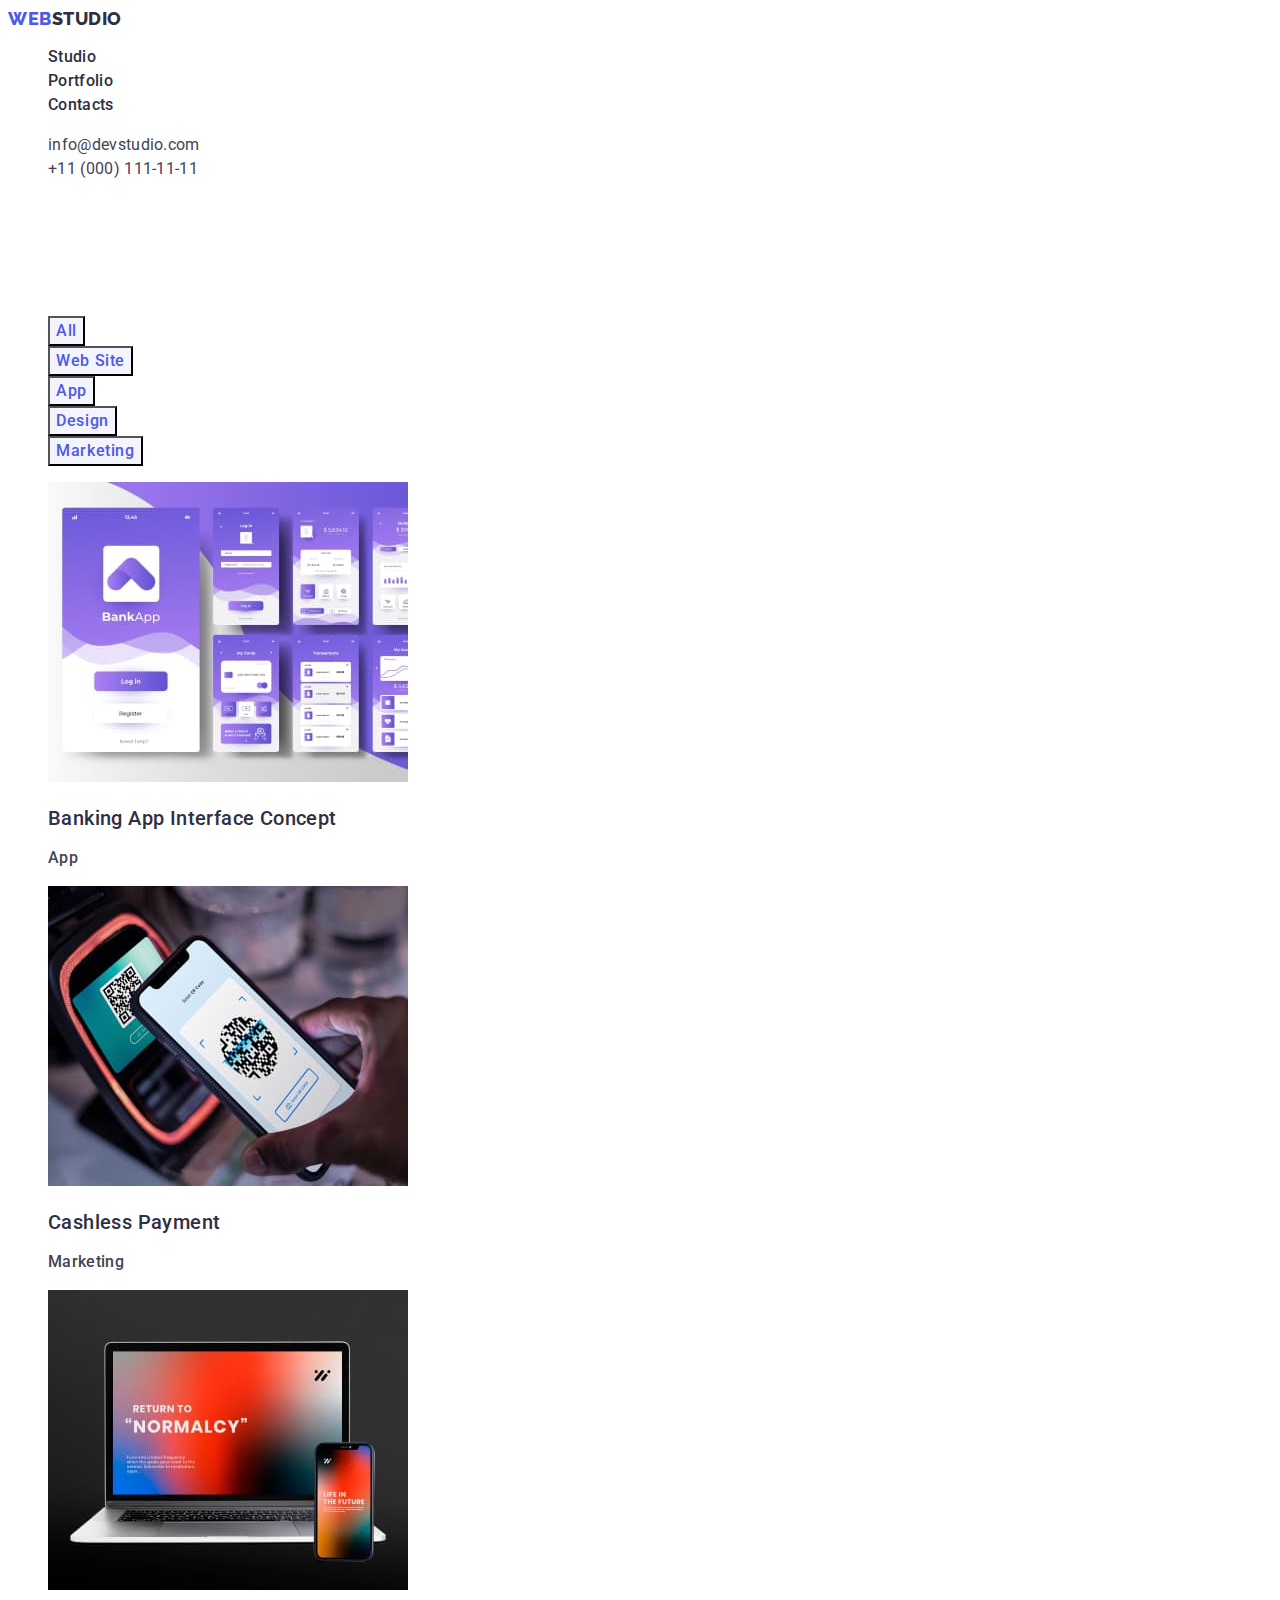
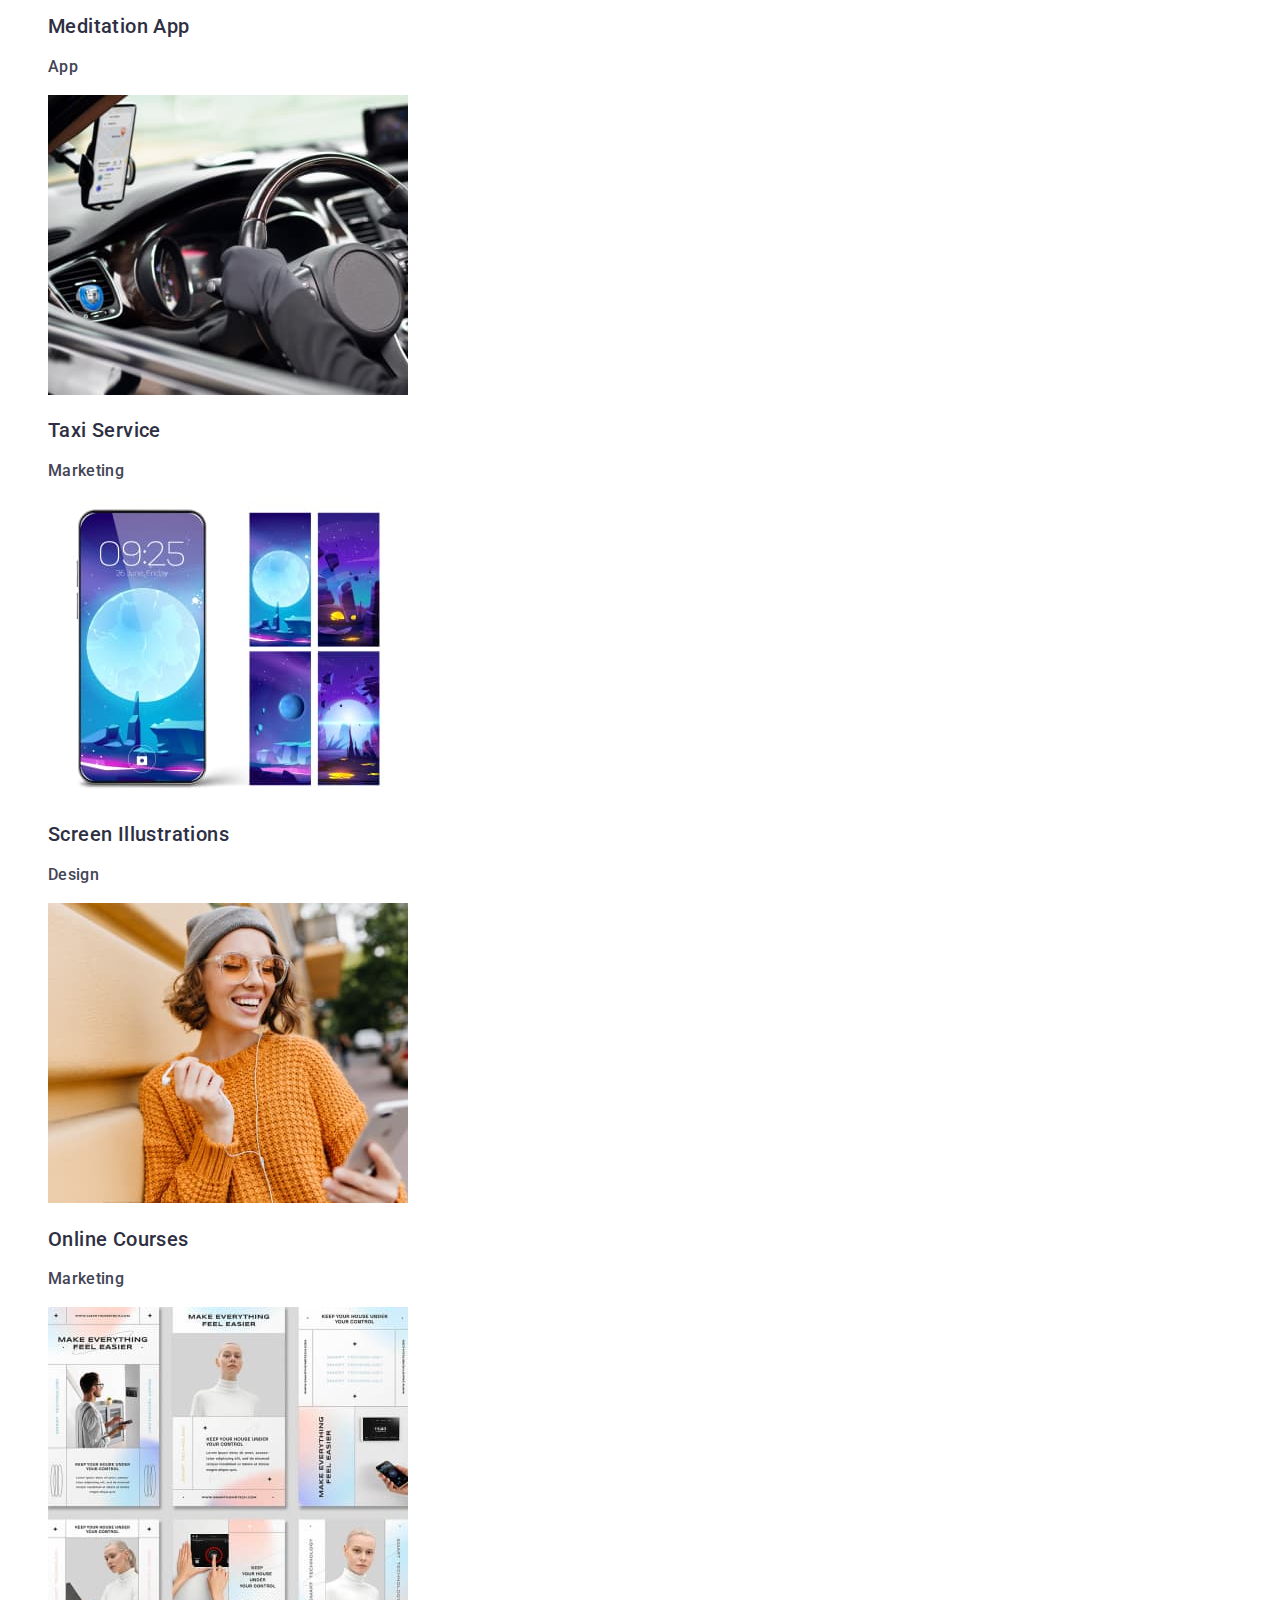
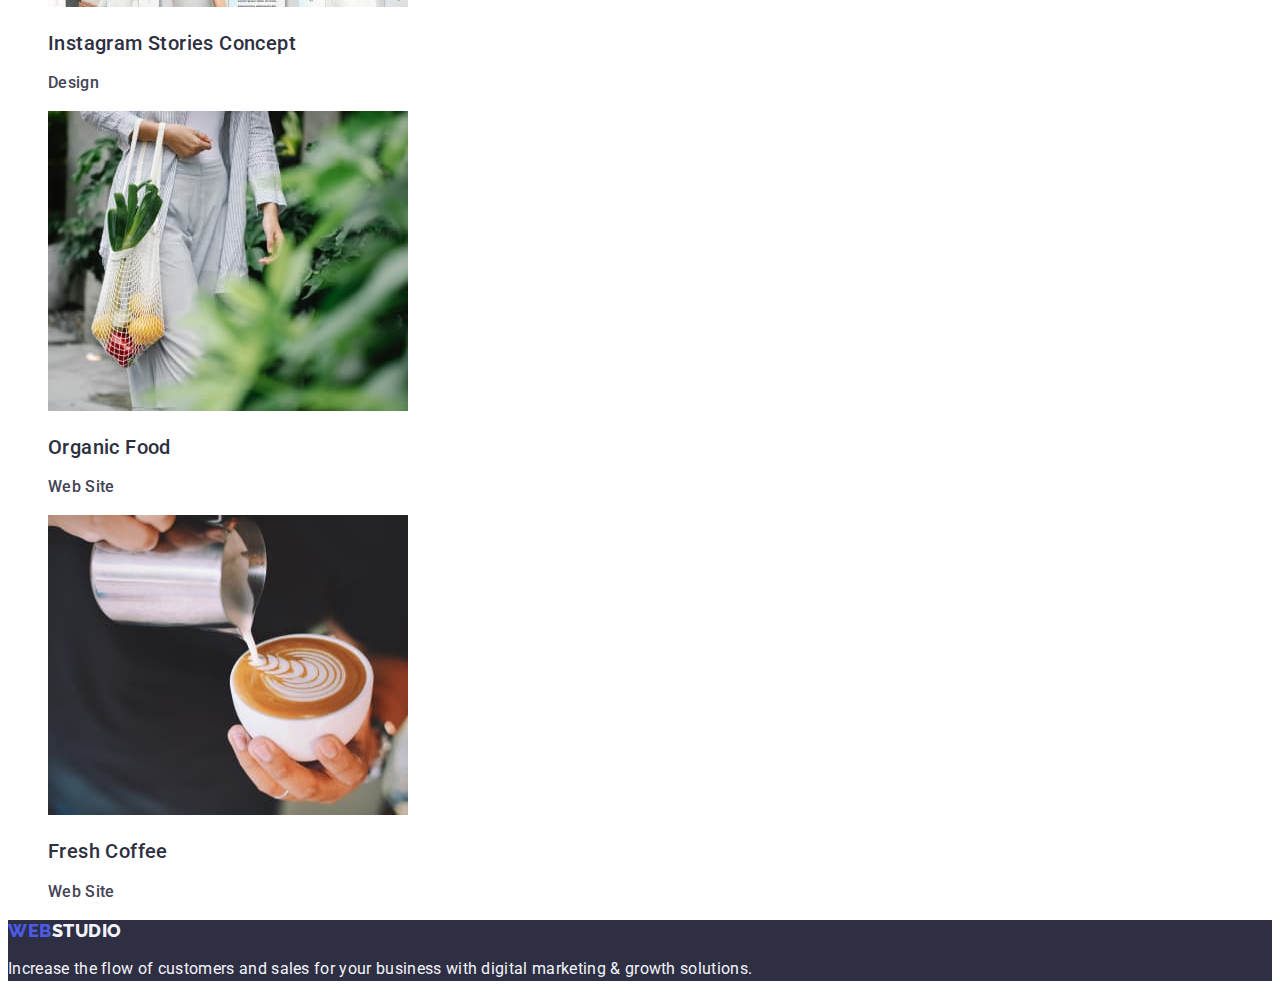
==== portfolio.html @ 9a624a0b "Start" ====
<!DOCTYPE html>
<html lang="en">
  <head>
    <meta charset="UTF-8" />
    <meta name="viewport" content="width=device-width, initial-scale=1.0" />
    <link rel="preconnect" href="https://fonts.googleapis.com" />
    <link rel="preconnect" href="https://fonts.gstatic.com" crossorigin />
    <link
      href="https://fonts.googleapis.com/css2?family=Raleway:wght@800&family=Roboto:wght@400;500;700;900&display=swap"
      rel="stylesheet"
    />
    <link rel="stylesheet" href="./css/styles.css" />
    <title>Portfolio</title>
  </head>
  <body>
    <header>
      <nav >
        <a class="logo link" href="./index.html"
          >Web<span class="logo-secondpart">Studio</span>
        </a>
        <ul class="list">
          <li>
            <a class="link" href="./index.html">Studio</a>
          </li>
          <li>
            <a class="link" href="./portfolio.html">Portfolio</a>
          </li>
          <li>
            <a class="link" href="">Contacts</a>
          </li>
        </ul>
      </nav>
      <address class="address navigation-address">
        <ul class="list">
          <li>
            <a class="link" href="mailto:info@devstudio.com"
              >info@devstudio.com</a
            >
          </li>
          <li>
            <a class="link" href="tel:+110001111111">+11 (000) 111-11-11</a>
          </li>
        </ul>
      </address>
    </header>
    <main>
      <section>
        <h1 class="header-first">Portfolio</h1>
         <ul class="list">
          <li><button type="button" class="button-portfolio">All</button></li>
          <li><button type="button" class="button-portfolio">Web Site</button></li>
          <li><button type="button" class="button-portfolio">App</button></li>
          <li><button type="button" class="button-portfolio">Design</button></li>
          <li><button type="button" class="button-portfolio">Marketing</button></li>
        </ul>
      
        <!-- first line -->
        
          <ul class="list">
            <li>
              <a href="" class="link">
              <img
                src="./images/portfolio/section1/bankingAppInterfaceConcept1.jpg"
                alt="banking app interface concept"
                width="360"
                height="300"
              />
              <h2 class="list-item-header">Banking App Interface Concept</h2>
              <p class="text">App</p>
            </a>
            </li>
            <li>
              <a href="" class="link">
              <img
                src="./images/portfolio/section1/mobilePhoneAndPaymentTerminal2.jpg"
                alt="mobile phone and payment terminal"
                width="360"
                height="300"
              />
              <h2 class="list-item-header">Cashless Payment</h2>
              <p class="text">Marketing</p>
            </a>
            </li>
            <li>
              <a href="" class="link">
              <img
                src="./images/portfolio/section1/openLaptopWithMobilePhone3.jpg"
                alt="open laptop with mobile phone"
                width="360"
                height="300"
              />
              <h2 class="list-item-header">Meditation App</h2>
              <p class="text">App</p>
            </a>
            </li>
          
        
        <!-- second line -->
        
          
            <li>
              <a href="" class="link">
              <img
                src="./images/portfolio/section2/carInteriorExteriorView1.jpg"
                alt="car interior exterior view"
                width="360"
                height="300"
              />
              <h2 class="list-item-header">Taxi Service</h2>
              <p class="text">Marketing</p>
            </a>
            </li>
            <li>
              <a href="" class="link">
              <img
                src="./images/portfolio/section2/phoneScreenWithVisibleWallpaperAndFourSmallWallpaperImages2.jpg"
                alt="phone screen with visible wallpaper and four small wallpaper images"
                width="360"
                height="300"
              />
              <h2 class="list-item-header">Screen Illustrations</h2>
              <p class="text">Design</p>
            </a>
            </li>
            <li>
              <a href="" class="link">
              <img
                src="./images/portfolio/section2/womanWithGlassesInAnOrangeSweater3.jpg"
                alt="woman with glasses in an orange sweater"
                width="360"
                height="300"
              />
              <h2 class="list-item-header">Online Courses</h2>
              <p class="text">Marketing</p>
            </a>
            </li>
          
        
        <!-- third line -->
        
          
            <li>
              <a href="" class="link">
              <img
                src="./images/portfolio/section3/sixPicturesWithTheMottoMakeEverythingEasier1.jpg"
                alt="six pictures with the motto make everything easier"
                width="360"
                height="300"
              />
              <h2 class="list-item-header">Instagram Stories Concept</h2>
              <p class="text">Design</p>
            </a>
            </li>
            <li>
              <a href="" class="link">
              <img
                src="./images/portfolio/section3/womanHoldingABagWithVegetables2.jpg"
                alt="woman holding a bag with vegetables"
                width="360"
                height="300"
              />
              <h2 class="list-item-header">Organic Food</h2>
              <p class="text">Web Site</p>
            </a>
            </li>
            <li>
              <a href="" class="link">
              <img
                src="./images/portfolio/section3/aJugWithMilkPouringIntoACupFullOfCoffee3.jpg"
                alt="a jug with milk pouring into a cup full of coffee"
                width="360"
                height="300"
              />
              <h2 class="list-item-header">Fresh Coffee</h2>
              <p class="text">Web Site</p>
            </a>
            </li>
          </ul>
        
      </section>
    </main>
    <footer class="footer">
      <a class="link logo" href="./index.html"
        >Web<span class="logo-secondpart-footer">Studio</span>
      </a>
      <p class="text-footer">
        Increase the flow of customers and sales for your business with digital
        marketing & growth solutions.
      </p>
    </footer>
  </body>
</html>
---- css/styles.css ----
:root{
    --iris: #4D5AE5;
    --navy-blue: #2E2F42;
    --ocean: #404BBF;
    --slate: #434455;
    --white: #FFFFFF;
    --cornflower: #E7E9FC;
    --cloud: #F4F4FD;
}

body{
    font-family: 'Roboto', sans-serif;
    color: var(--slate);
    background: var(--white);
}

.link{
    text-decoration: none;
}

.list{
    list-style: none;
}

.list-item{
    background: var(--white);
}

.logo {
    font-family: 'Raleway', sans-serif;
    font-size: 18px;
    font-weight: 800;
    line-height: 1.17;
    letter-spacing: 0.54px;
    text-transform: uppercase;
    color: var(--iris);
    text-decoration: none;
}

.logo-secondpart{
    color: var(--navy-blue);
}

.logo-secondpart-footer{
    color: var(--cloud);
}

.footer, .section-one{
    background: var(--navy-blue);
}

/* .logo-secondpart, .footer{
    background-color: var(--navy-blue);
} */
/* Styl .logo-secondpart dotyczy koloru czcionki loga znajdującej się na górze strony Natomiast styl .footer zawiera kolor tła footera. Po połączeniu tych dwóch styli górne logo (słowo Studio) ma tło koloru navy-blue zamiast white i kolor czcionki domyślny, zamiast navy-blue. Chyba, że chodziło o styl .section-one i .footer. To te dwa style połączyłem. */


.text-footer
{
    font-size: 16px;
    line-height: 1.5;
    letter-spacing: 0.32px;
    color: var(--cloud);
}

.list .link{
    font-size: 16px;
    font-weight: 500;
    line-height: 1.5;
    letter-spacing: 0.32px;
    color: var(--navy-blue);
}

.list .link:hover,
.list .link:focus{
    color:var(--ocean);
}

.address {
    font-style: normal;
}

.navigation-address .link{
    font-size: 16px;
    font-weight: 400;
    line-height: 1.5;
    letter-spacing: 0.32px;
    color: var(--slate);
}

/* .section-one{
    background-color: var(--navy-blue);
} */

.section-fourth{
    background:var(--cloud);
}

.button-orderservice{
    font-family: 'Roboto', sans-serif;
    background: var(--iris);
    font-size: 16px;
    font-weight: 500;
    line-height: 1.5;
    letter-spacing: 0.64px;
    color: var(--white);
    cursor: pointer;
}

.button-orderservice:hover,
.button-orderservice:focus{
    background: var(--ocean);
}

.button-portfolio{
    font-family: 'Roboto', sans-serif;
    background: var(--cloud);
    font-size: 16px;
    font-weight: 500;
    line-height: 1.5;
    letter-spacing: 0.64px;
    color: var(--iris);
    text-align: center;
    cursor: pointer;
}

.button-portfolio:hover,
.button-portfolio:focus{
    background: var(--ocean);
    font-size: 16px;
    font-weight: 500;
    line-height: 1.5;
    letter-spacing: 0.64px;
    color:var(--white);
}

.header-first{
    color: var(--white);
    text-align: center;
    font-size: 56px;
    font-weight: 700;
    font-weight: bold;
    line-height: 1.07;
    letter-spacing: 1.12px;
}

.header-second{
    font-size: 36px;
    font-weight: 700;
    line-height: 1.11;
    letter-spacing: 0.72px;
    text-transform: capitalize;
    text-align: center;
    color:var(--navy-blue);
}

.list-item-header{
    font-size: 20px;
    font-weight: 500;
    line-height: 1.2;
    letter-spacing: 0.4px;
    color: var(--navy-blue);
}

.text{
    font-size: 16px;
    line-height: 1.5;
    letter-spacing: 0.32px;
    color: var(--slate);
}
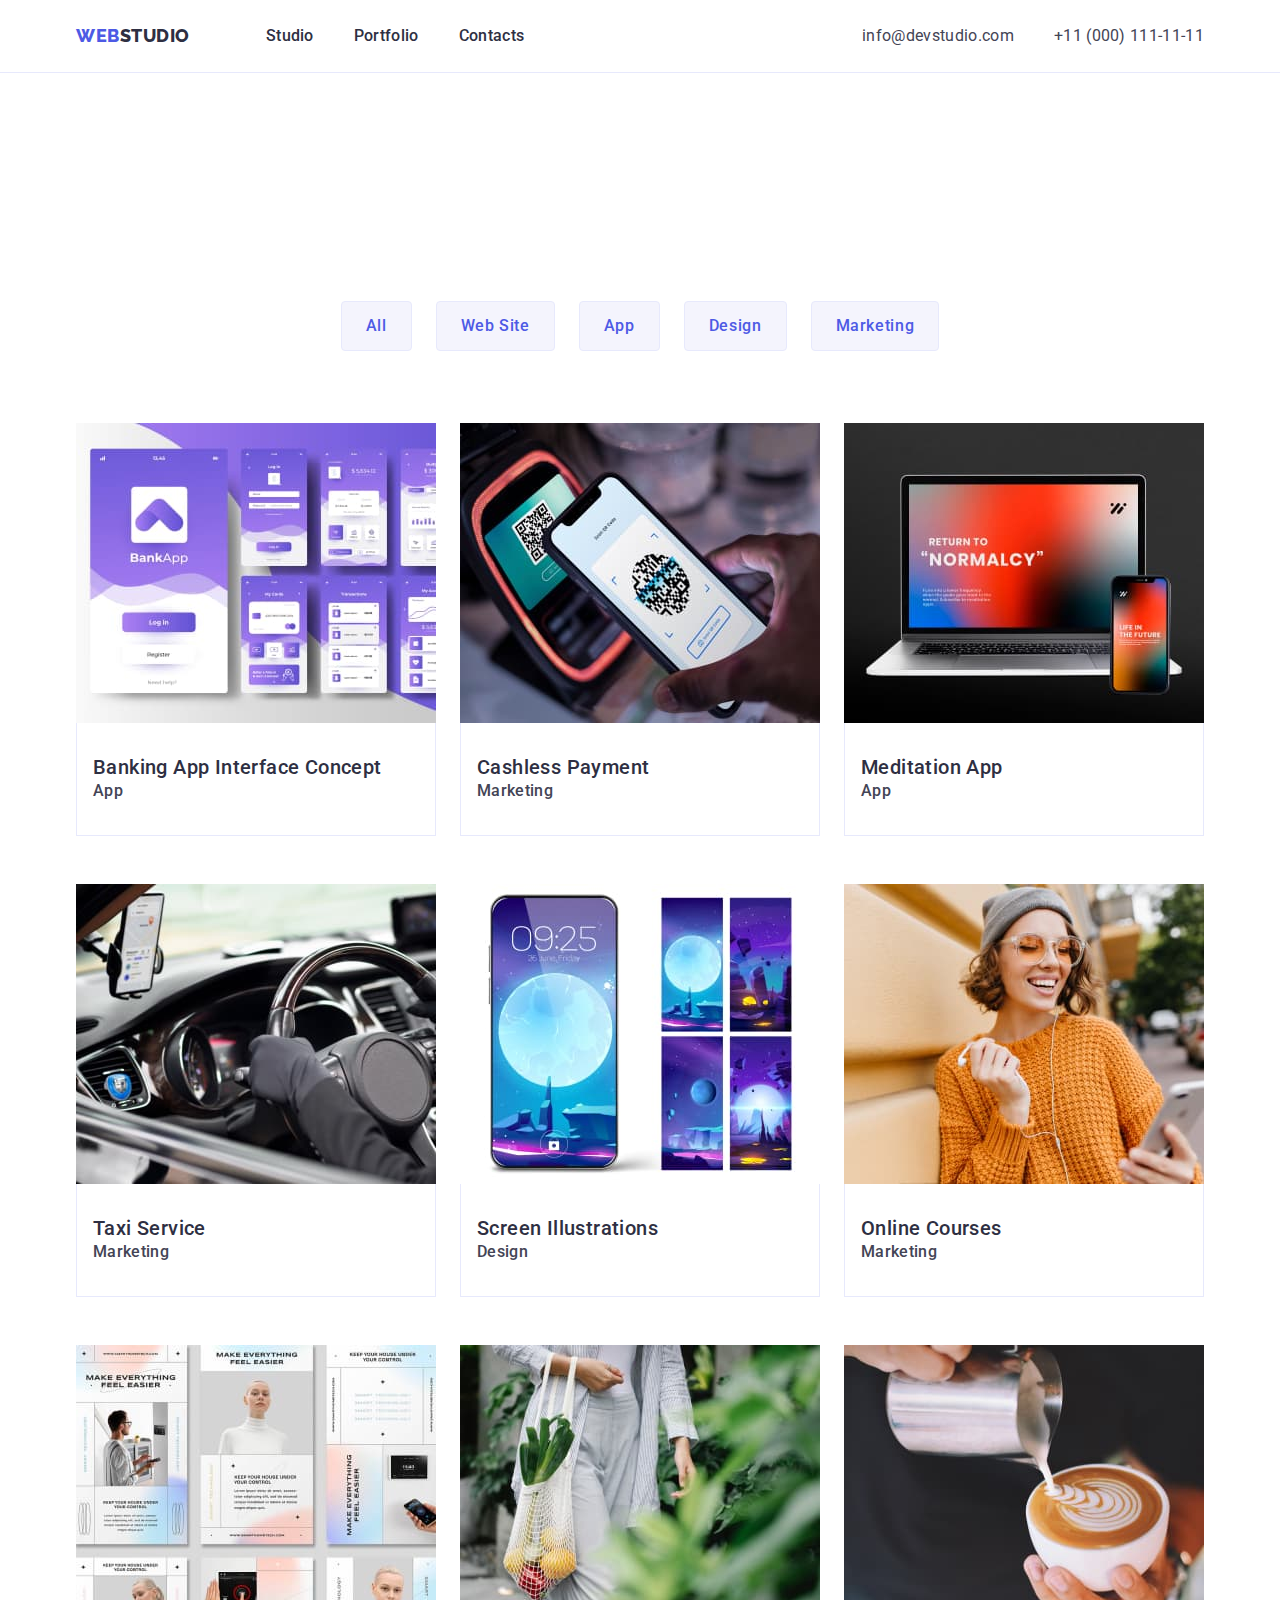
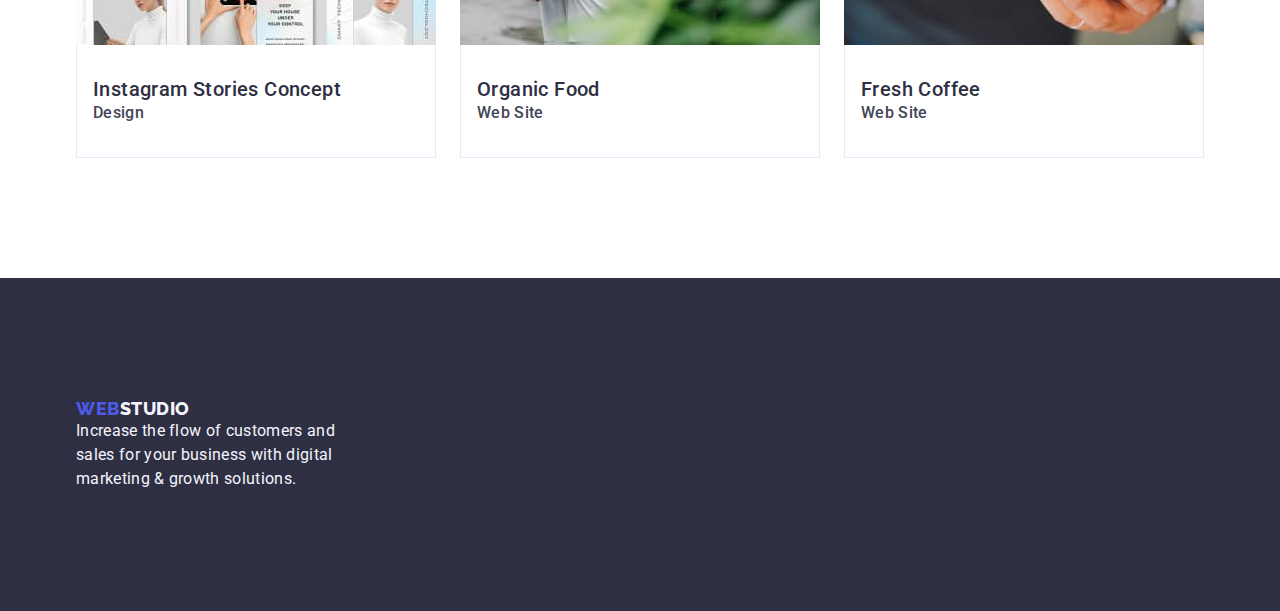
==== commit c2d1cd43: "zmiany pierwsze" ====
--- a/portfolio.html
+++ b/portfolio.html
@@ -9,184 +9,217 @@
       href="https://fonts.googleapis.com/css2?family=Raleway:wght@800&family=Roboto:wght@400;500;700;900&display=swap"
       rel="stylesheet"
     />
+    <!-- Najpierw normalizator -->
+    <link
+      rel="stylesheet"
+      href="https://cdnjs.cloudflare.com/ajax/libs/modern-normalize/1.0.0/modern-normalize.min.css"
+    />
     <link rel="stylesheet" href="./css/styles.css" />
     <title>Portfolio</title>
   </head>
   <body>
-    <header>
-      <nav >
-        <a class="logo link" href="./index.html"
-          >Web<span class="logo-secondpart">Studio</span>
-        </a>
-        <ul class="list">
-          <li>
-            <a class="link" href="./index.html">Studio</a>
-          </li>
-          <li>
-            <a class="link" href="./portfolio.html">Portfolio</a>
-          </li>
-          <li>
-            <a class="link" href="">Contacts</a>
-          </li>
-        </ul>
-      </nav>
-      <address class="address navigation-address">
-        <ul class="list">
-          <li>
-            <a class="link" href="mailto:info@devstudio.com"
-              >info@devstudio.com</a
-            >
-          </li>
-          <li>
-            <a class="link" href="tel:+110001111111">+11 (000) 111-11-11</a>
-          </li>
-        </ul>
-      </address>
+    <header class="header">
+      <div class="container header-container">
+        <nav class="header-container">
+          <a class="logo link" href="./index.html"
+            >Web<span class="logo-secondpart">Studio</span>
+          </a>
+          <ul class="list header-nav-list">
+            <li>
+              <a class="link" href="./index.html">Studio</a>
+            </li>
+            <li>
+              <a class="link" href="./portfolio.html">Portfolio</a>
+            </li>
+            <li>
+              <a class="link" href="">Contacts</a>
+            </li>
+          </ul>
+        </nav>
+        <address class="address">
+          <ul class="list header-address-list">
+            <li>
+              <a class="link" href="mailto:info@devstudio.com"
+                >info@devstudio.com</a
+              >
+            </li>
+            <li>
+              <a class="link" href="tel:+110001111111">+11 (000) 111-11-11</a>
+            </li>
+          </ul>
+        </address>
+      </div>
     </header>
     <main>
-      <section>
-        <h1 class="header-first">Portfolio</h1>
-         <ul class="list">
-          <li><button type="button" class="button-portfolio">All</button></li>
-          <li><button type="button" class="button-portfolio">Web Site</button></li>
-          <li><button type="button" class="button-portfolio">App</button></li>
-          <li><button type="button" class="button-portfolio">Design</button></li>
-          <li><button type="button" class="button-portfolio">Marketing</button></li>
-        </ul>
-      
-        <!-- first line -->
-        
-          <ul class="list">
-            <li>
-              <a href="" class="link">
-              <img
-                src="./images/portfolio/section1/bankingAppInterfaceConcept1.jpg"
-                alt="banking app interface concept"
-                width="360"
-                height="300"
-              />
-              <h2 class="list-item-header">Banking App Interface Concept</h2>
-              <p class="text">App</p>
-            </a>
-            </li>
-            <li>
-              <a href="" class="link">
-              <img
-                src="./images/portfolio/section1/mobilePhoneAndPaymentTerminal2.jpg"
-                alt="mobile phone and payment terminal"
-                width="360"
-                height="300"
-              />
-              <h2 class="list-item-header">Cashless Payment</h2>
-              <p class="text">Marketing</p>
-            </a>
-            </li>
-            <li>
-              <a href="" class="link">
-              <img
-                src="./images/portfolio/section1/openLaptopWithMobilePhone3.jpg"
-                alt="open laptop with mobile phone"
-                width="360"
-                height="300"
-              />
-              <h2 class="list-item-header">Meditation App</h2>
-              <p class="text">App</p>
-            </a>
-            </li>
-          
-        
-        <!-- second line -->
-        
-          
-            <li>
-              <a href="" class="link">
-              <img
-                src="./images/portfolio/section2/carInteriorExteriorView1.jpg"
-                alt="car interior exterior view"
-                width="360"
-                height="300"
-              />
-              <h2 class="list-item-header">Taxi Service</h2>
-              <p class="text">Marketing</p>
-            </a>
-            </li>
-            <li>
-              <a href="" class="link">
-              <img
-                src="./images/portfolio/section2/phoneScreenWithVisibleWallpaperAndFourSmallWallpaperImages2.jpg"
-                alt="phone screen with visible wallpaper and four small wallpaper images"
-                width="360"
-                height="300"
-              />
-              <h2 class="list-item-header">Screen Illustrations</h2>
-              <p class="text">Design</p>
-            </a>
-            </li>
-            <li>
-              <a href="" class="link">
-              <img
-                src="./images/portfolio/section2/womanWithGlassesInAnOrangeSweater3.jpg"
-                alt="woman with glasses in an orange sweater"
-                width="360"
-                height="300"
-              />
-              <h2 class="list-item-header">Online Courses</h2>
-              <p class="text">Marketing</p>
-            </a>
-            </li>
-          
-        
-        <!-- third line -->
-        
-          
-            <li>
-              <a href="" class="link">
-              <img
-                src="./images/portfolio/section3/sixPicturesWithTheMottoMakeEverythingEasier1.jpg"
-                alt="six pictures with the motto make everything easier"
-                width="360"
-                height="300"
-              />
-              <h2 class="list-item-header">Instagram Stories Concept</h2>
-              <p class="text">Design</p>
-            </a>
-            </li>
-            <li>
-              <a href="" class="link">
-              <img
-                src="./images/portfolio/section3/womanHoldingABagWithVegetables2.jpg"
-                alt="woman holding a bag with vegetables"
-                width="360"
-                height="300"
-              />
-              <h2 class="list-item-header">Organic Food</h2>
-              <p class="text">Web Site</p>
-            </a>
-            </li>
-            <li>
-              <a href="" class="link">
-              <img
-                src="./images/portfolio/section3/aJugWithMilkPouringIntoACupFullOfCoffee3.jpg"
-                alt="a jug with milk pouring into a cup full of coffee"
-                width="360"
-                height="300"
-              />
-              <h2 class="list-item-header">Fresh Coffee</h2>
-              <p class="text">Web Site</p>
-            </a>
-            </li>
-          </ul>
-        
+      <section class="section">
+        <div class="container">
+          <h1 class="header-first">Portfolio</h1>
+          <!-- Buttons -->
+          <ul class="button-portfolio-list list">
+            <li><button type="button" class="button-portfolio">All</button></li>
+            <li>
+              <button type="button" class="button-portfolio">Web Site</button>
+            </li>
+            <li><button type="button" class="button-portfolio">App</button></li>
+            <li>
+              <button type="button" class="button-portfolio">Design</button>
+            </li>
+            <li>
+              <button type="button" class="button-portfolio">Marketing</button>
+            </li>
+          </ul>
+
+          <!-- first line -->
+
+          <ul class="picture-list list">
+            <li>
+              <a href="" class="link">
+                <img
+                  src="./images/portfolio/section1/bankingAppInterfaceConcept1.jpg"
+                  alt="banking app interface concept"
+                  width="360"
+                  height="300"
+                />
+                <div class="picture_list-item">
+                  <h2 class="list-item-header">
+                    Banking App Interface Concept
+                  </h2>
+                  <p class="text">App</p>
+                </div>
+              </a>
+            </li>
+            <li>
+              <a href="" class="link">
+                <img
+                  src="./images/portfolio/section1/mobilePhoneAndPaymentTerminal2.jpg"
+                  alt="mobile phone and payment terminal"
+                  width="360"
+                  height="300"
+                />
+                <div class="picture_list-item">
+                  <h2 class="list-item-header">Cashless Payment</h2>
+                  <p class="text">Marketing</p>
+                </div>
+              </a>
+            </li>
+            <li>
+              <a href="" class="link">
+                <img
+                  src="./images/portfolio/section1/openLaptopWithMobilePhone3.jpg"
+                  alt="open laptop with mobile phone"
+                  width="360"
+                  height="300"
+                />
+                <div class="picture_list-item">
+                  <h2 class="list-item-header">Meditation App</h2>
+                  <p class="text">App</p>
+                </div>
+              </a>
+            </li>
+
+            <!-- second line -->
+
+            <li>
+              <a href="" class="link">
+                <img
+                  src="./images/portfolio/section2/carInteriorExteriorView1.jpg"
+                  alt="car interior exterior view"
+                  width="360"
+                  height="300"
+                />
+                <div class="picture_list-item">
+                  <h2 class="list-item-header">Taxi Service</h2>
+                  <p class="text">Marketing</p>
+                </div>
+              </a>
+            </li>
+            <li>
+              <a href="" class="link">
+                <img
+                  src="./images/portfolio/section2/phoneScreenWithVisibleWallpaperAndFourSmallWallpaperImages2.jpg"
+                  alt="phone screen with visible wallpaper and four small wallpaper images"
+                  width="360"
+                  height="300"
+                />
+                <div class="picture_list-item">
+                  <h2 class="list-item-header">Screen Illustrations</h2>
+                  <p class="text">Design</p>
+                </div>
+              </a>
+            </li>
+            <li>
+              <a href="" class="link">
+                <img
+                  src="./images/portfolio/section2/womanWithGlassesInAnOrangeSweater3.jpg"
+                  alt="woman with glasses in an orange sweater"
+                  width="360"
+                  height="300"
+                />
+                <div class="picture_list-item">
+                  <h2 class="list-item-header">Online Courses</h2>
+                  <p class="text">Marketing</p>
+                </div>
+              </a>
+            </li>
+
+            <!-- third line -->
+
+            <li>
+              <a href="" class="link">
+                <img
+                  src="./images/portfolio/section3/sixPicturesWithTheMottoMakeEverythingEasier1.jpg"
+                  alt="six pictures with the motto make everything easier"
+                  width="360"
+                  height="300"
+                />
+                <div class="picture_list-item">
+                  <h2 class="list-item-header">Instagram Stories Concept</h2>
+                  <p class="text">Design</p>
+                </div>
+              </a>
+            </li>
+            <li>
+              <a href="" class="link">
+                <img
+                  src="./images/portfolio/section3/womanHoldingABagWithVegetables2.jpg"
+                  alt="woman holding a bag with vegetables"
+                  width="360"
+                  height="300"
+                />
+                <div class="picture_list-item">
+                  <h2 class="list-item-header">Organic Food</h2>
+                  <p class="text">Web Site</p>
+                </div>
+              </a>
+            </li>
+            <li>
+              <a href="" class="link">
+                <img
+                  src="./images/portfolio/section3/aJugWithMilkPouringIntoACupFullOfCoffee3.jpg"
+                  alt="a jug with milk pouring into a cup full of coffee"
+                  width="360"
+                  height="300"
+                />
+                <div class="picture_list-item">
+                  <h2 class="list-item-header">Fresh Coffee</h2>
+                  <p class="text">Web Site</p>
+                </div>
+              </a>
+            </li>
+          </ul>
+        </div>
       </section>
     </main>
-    <footer class="footer">
-      <a class="link logo" href="./index.html"
-        >Web<span class="logo-secondpart-footer">Studio</span>
-      </a>
-      <p class="text-footer">
-        Increase the flow of customers and sales for your business with digital
-        marketing & growth solutions.
-      </p>
+    <footer class="section footer">
+      <div class="container">
+        <a class="link logo" href="./index.html"
+          >Web<span class="logo-secondpart-footer">Studio</span>
+        </a>
+        <p class="text-footer">
+          Increase the flow of customers and sales for your business with
+          digital marketing & growth solutions.
+        </p>
+      </div>
     </footer>
   </body>
 </html>
--- a/css/styles.css
+++ b/css/styles.css
@@ -1,3 +1,12 @@
+*,
+*::before,
+*::after {
+    box-sizing: border-box;
+    margin: 0;
+    padding: 0;
+}
+
+
 :root{
     --iris: #4D5AE5;
     --navy-blue: #2E2F42;
@@ -8,24 +17,74 @@
     --cloud: #F4F4FD;
 }
 
+/* Globalne resetowanie stylow */
+h1,
+h2,
+h3,
+h4,
+h5,
+h6,
+p,
+ul {
+  margin: 0;
+  padding: 0;
+}
+
+img {
+    display: block;
+    max-width: 100%;
+    height: auto;
+}
+
+button {
+    cursor: pointer;
+    border: none;
+    border-radius: 4px;
+}
+
+ul,
+ol {
+    list-style: none;
+    margin: 0;
+    padding-left: 0;
+}
+
+
 body{
     font-family: 'Roboto', sans-serif;
     color: var(--slate);
     background: var(--white);
 }
 
+/* Link */
 .link{
     text-decoration: none;
 }
-
-.list{
+.list .link {
+    font-size: 16px;
+    font-weight: 500;
+    line-height: 1.5;
+    letter-spacing: 0.32px;
+    color: var(--navy-blue);
+}
+
+.list .link:hover,
+.list .link:focus {
+    /* color:var(--ocean); */
+    color: yellow;
+}
+
+/* .list {
     list-style: none;
-}
-
-.list-item{
-    background: var(--white);
-}
-
+} */
+
+.container{
+    width: 1158px;
+    margin: 0 auto;
+    padding: 0 15px;
+}
+
+/* Logo */
 .logo {
     font-family: 'Raleway', sans-serif;
     font-size: 18px;
@@ -35,106 +94,67 @@
     text-transform: uppercase;
     color: var(--iris);
     text-decoration: none;
-}
-
-.logo-secondpart{
+    display: inline-block;
+    margin-right: 76px;
+}
+
+.logo-secondpart {
     color: var(--navy-blue);
 }
 
-.logo-secondpart-footer{
+.logo-secondpart-footer {
     color: var(--cloud);
 }
-
-.footer, .section-one{
-    background: var(--navy-blue);
-}
-
-/* .logo-secondpart, .footer{
-    background-color: var(--navy-blue);
-} */
-/* Styl .logo-secondpart dotyczy koloru czcionki loga znajdującej się na górze strony Natomiast styl .footer zawiera kolor tła footera. Po połączeniu tych dwóch styli górne logo (słowo Studio) ma tło koloru navy-blue zamiast white i kolor czcionki domyślny, zamiast navy-blue. Chyba, że chodziło o styl .section-one i .footer. To te dwa style połączyłem. */
-
-
-.text-footer
-{
-    font-size: 16px;
-    line-height: 1.5;
-    letter-spacing: 0.32px;
-    color: var(--cloud);
-}
-
-.list .link{
-    font-size: 16px;
-    font-weight: 500;
-    line-height: 1.5;
-    letter-spacing: 0.32px;
-    color: var(--navy-blue);
-}
-
-.list .link:hover,
-.list .link:focus{
-    color:var(--ocean);
-}
-
+/* ----Logo */
+
+.header{
+    flex-shrink: 0;
+    border-bottom: 1px solid var(--cornflower, #E7E9FC);
+    display: flex;
+}
+
+.header-container {
+    display: flex;
+    align-items: center;
+}
+
+.header-nav-list {
+    display: flex;
+    gap: 40px;
+}
+
+/* Adres */
 .address {
     font-style: normal;
-}
-
-.navigation-address .link{
+    margin-left: auto;
+}
+
+.header-address-list {
+    display: flex;
+    gap: 40px;
+    padding-top: 24px;
+    padding-bottom: 24px;
+}
+
+.address .link {
     font-size: 16px;
     font-weight: 400;
     line-height: 1.5;
     letter-spacing: 0.32px;
     color: var(--slate);
 }
-
-/* .section-one{
-    background-color: var(--navy-blue);
-} */
-
-.section-fourth{
-    background:var(--cloud);
-}
-
-.button-orderservice{
-    font-family: 'Roboto', sans-serif;
-    background: var(--iris);
-    font-size: 16px;
-    font-weight: 500;
-    line-height: 1.5;
-    letter-spacing: 0.64px;
-    color: var(--white);
-    cursor: pointer;
-}
-
-.button-orderservice:hover,
-.button-orderservice:focus{
-    background: var(--ocean);
-}
-
-.button-portfolio{
-    font-family: 'Roboto', sans-serif;
-    background: var(--cloud);
-    font-size: 16px;
-    font-weight: 500;
-    line-height: 1.5;
-    letter-spacing: 0.64px;
-    color: var(--iris);
-    text-align: center;
-    cursor: pointer;
-}
-
-.button-portfolio:hover,
-.button-portfolio:focus{
-    background: var(--ocean);
-    font-size: 16px;
-    font-weight: 500;
-    line-height: 1.5;
-    letter-spacing: 0.64px;
-    color:var(--white);
-}
-
-.header-first{
+/* ---------Adres */
+
+/* Section1 */
+.section{
+    padding: 120px 0;
+}
+
+.section-one{
+    background: var(--navy-blue);
+}
+
+.header-first {
     color: var(--white);
     text-align: center;
     font-size: 56px;
@@ -142,19 +162,59 @@
     font-weight: bold;
     line-height: 1.07;
     letter-spacing: 1.12px;
-}
-
-.header-second{
+    max-width: 496px;
+
+    margin: 0 auto 48px;
+}
+
+.button-orderservice {
+    font-family: 'Roboto', sans-serif;
+    background: var(--iris);
+    font-size: 16px;
+    font-weight: 500;
+    line-height: 1.5;
+    letter-spacing: 0.64px;
+    color: var(--white);
+    border-radius: 4px;
+    padding: 16px 32px;
+    border: none;
+    box-shadow: 0px 4px 4px 0px rgba(0, 0, 0, 0.15);
+    display: block;
+    margin: 0 auto;
+    min-width: 169px; 
+}
+
+.button-orderservice:hover,
+.button-orderservice:focus {
+    background: var(--ocean);
+}
+
+/* Section2 Section3*/
+.section-list {
+    display: flex;
+    gap: 24px;
+}
+
+.section-two-list-item{
+    display: flex;
+    width: 264px;
+    flex-direction: column;
+    align-items: flex-start;
+    gap: 8px;
+}
+
+.header-second {
     font-size: 36px;
     font-weight: 700;
     line-height: 1.11;
     letter-spacing: 0.72px;
     text-transform: capitalize;
     text-align: center;
-    color:var(--navy-blue);
-}
-
-.list-item-header{
+    color: var(--navy-blue);
+    margin-bottom: 72px;
+}
+
+.list-item-header {
     font-size: 20px;
     font-weight: 500;
     line-height: 1.2;
@@ -162,9 +222,89 @@
     color: var(--navy-blue);
 }
 
-.text{
+.text {
     font-size: 16px;
     line-height: 1.5;
     letter-spacing: 0.32px;
     color: var(--slate);
-}+}
+
+/* Section4 */
+.section-fourth {
+    background: var(--cloud);
+}
+
+.section-fourth-list-item{
+    padding: 32px 0;
+    text-align: center;
+}
+
+.list-item{
+    background: var(--white);
+    box-shadow: 0px 2px 1px 0px rgba(46, 47, 66, 0.08),
+            0px 1px 1px 0px rgba(46, 47, 66, 0.16),
+            0px 1px 6px 0px rgba(46, 47, 66, 0.08);
+        border-radius: 0px 0px 4px 4px;
+}
+
+
+/* Footer */
+.footer{
+    background: var(--navy-blue);
+}
+
+.text-footer
+{
+    font-size: 16px;
+    line-height: 1.5;
+    letter-spacing: 0.32px;
+    color: var(--cloud);
+    width: 264px;
+}
+
+
+/* Portfolio */
+.button-portfolio-list {
+    display: flex;
+    justify-content: center;
+    gap: 24px;
+    margin-bottom: 72px;
+}
+
+.button-portfolio{
+    font-family: 'Roboto', sans-serif;
+    background: var(--cloud);
+    font-size: 16px;
+    font-weight: 500;
+    line-height: 1.5;
+    letter-spacing: 0.64px;
+    color: var(--iris);
+    text-align: center;
+    border: 1px solid var(--cornflower);
+    border-radius: 4px;
+    padding: 12px 24px 12px 24px;
+}
+
+.button-portfolio:hover,
+.button-portfolio:focus{
+    background: var(--ocean);
+    font-size: 16px;
+    font-weight: 500;
+    line-height: 1.5;
+    letter-spacing: 0.64px;
+    color:var(--white);
+    box-shadow: 0px 2px 2px 0px rgba(0, 0, 0, 0.12),
+                0px 2px 1px 0px rgba(0, 0, 0, 0.08), 0px 3px 1px 0px rgba(0, 0, 0, 0.1);
+    border: 1px solid transparent;
+}
+
+.picture-list {
+    display: flex;
+    flex-wrap: wrap;
+    gap: 48px 24px;
+}
+.picture_list-item {
+    border: 1px solid var(--cornflower);
+    border-top: none;
+    padding: 32px 16px;
+}
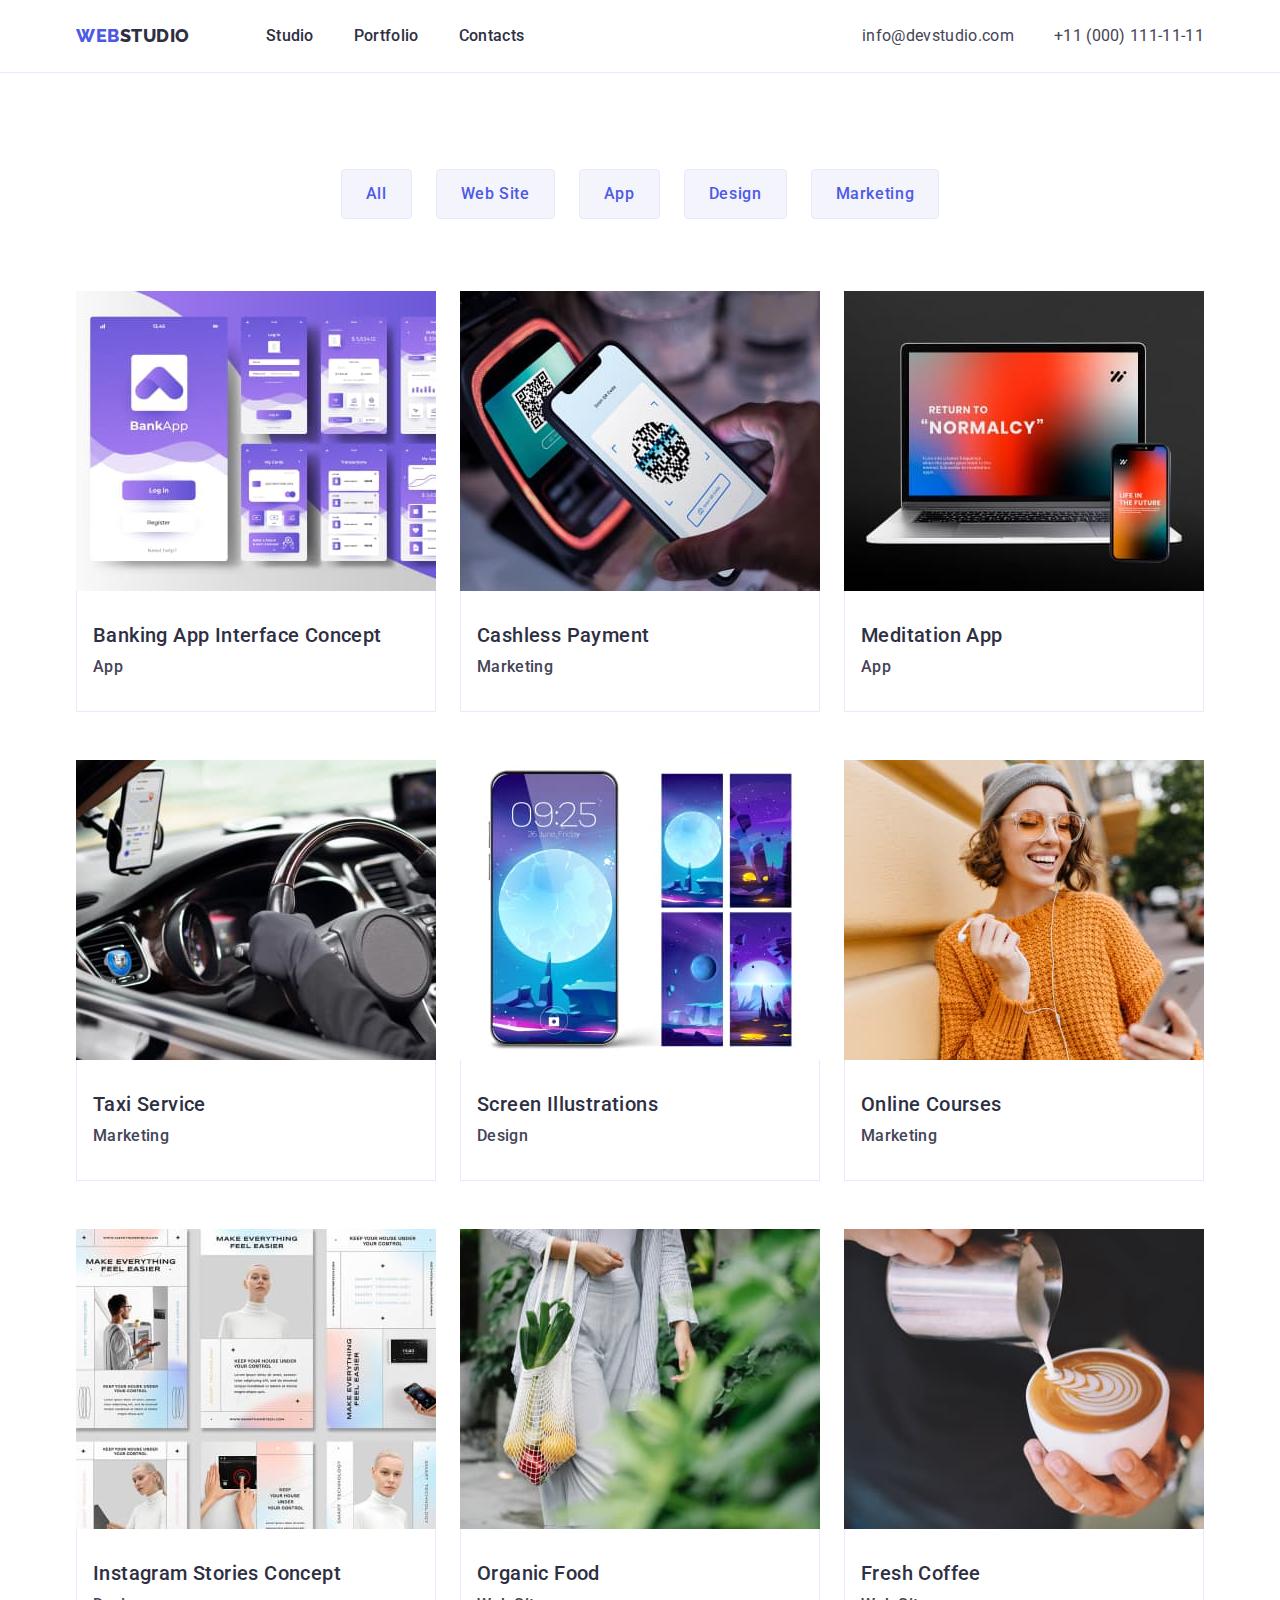
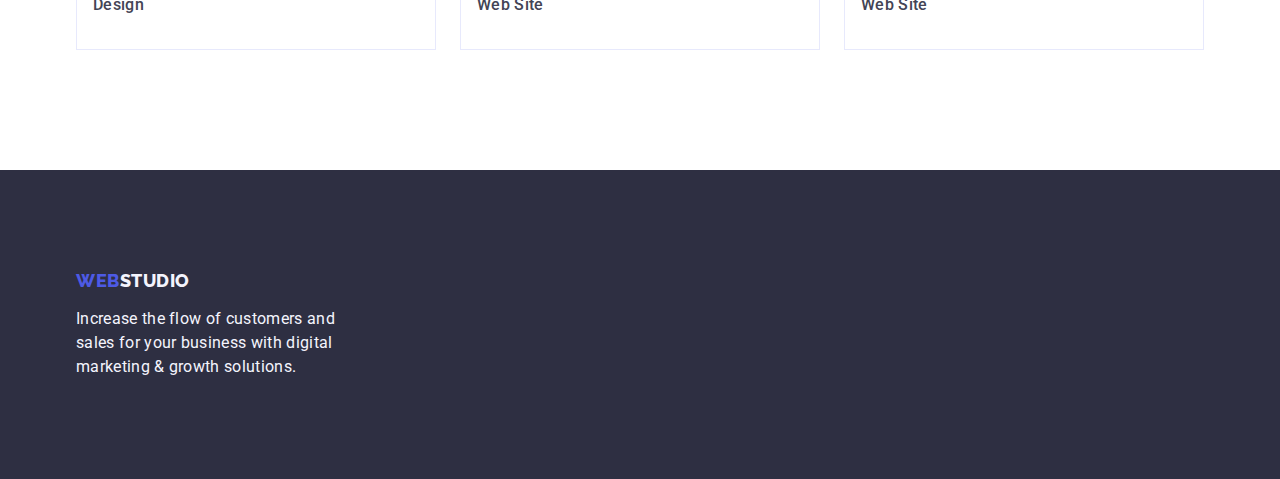
==== commit 6d5df727: "poprawka 1" ====
--- a/portfolio.html
+++ b/portfolio.html
@@ -51,9 +51,9 @@
       </div>
     </header>
     <main>
-      <section class="section">
+      <section class="section-portfolio">
         <div class="container">
-          <h1 class="header-first">Portfolio</h1>
+          <h1 class="header-first visually-hidden">Portfolio</h1>
           <!-- Buttons -->
           <ul class="button-portfolio-list list">
             <li><button type="button" class="button-portfolio">All</button></li>
@@ -72,7 +72,7 @@
           <!-- first line -->
 
           <ul class="picture-list list">
-            <li>
+            <li class="section-list-item">
               <a href="" class="link">
                 <img
                   src="./images/portfolio/section1/bankingAppInterfaceConcept1.jpg"
@@ -88,7 +88,7 @@
                 </div>
               </a>
             </li>
-            <li>
+            <li class="section-list-item">
               <a href="" class="link">
                 <img
                   src="./images/portfolio/section1/mobilePhoneAndPaymentTerminal2.jpg"
@@ -102,7 +102,7 @@
                 </div>
               </a>
             </li>
-            <li>
+            <li class="section-list-item">
               <a href="" class="link">
                 <img
                   src="./images/portfolio/section1/openLaptopWithMobilePhone3.jpg"
@@ -119,7 +119,7 @@
 
             <!-- second line -->
 
-            <li>
+            <li class="section-list-item">
               <a href="" class="link">
                 <img
                   src="./images/portfolio/section2/carInteriorExteriorView1.jpg"
@@ -133,7 +133,7 @@
                 </div>
               </a>
             </li>
-            <li>
+            <li class="section-list-item">
               <a href="" class="link">
                 <img
                   src="./images/portfolio/section2/phoneScreenWithVisibleWallpaperAndFourSmallWallpaperImages2.jpg"
@@ -147,7 +147,7 @@
                 </div>
               </a>
             </li>
-            <li>
+            <li class="section-list-item">
               <a href="" class="link">
                 <img
                   src="./images/portfolio/section2/womanWithGlassesInAnOrangeSweater3.jpg"
@@ -164,7 +164,7 @@
 
             <!-- third line -->
 
-            <li>
+            <li class="section-list-item">
               <a href="" class="link">
                 <img
                   src="./images/portfolio/section3/sixPicturesWithTheMottoMakeEverythingEasier1.jpg"
@@ -178,7 +178,7 @@
                 </div>
               </a>
             </li>
-            <li>
+            <li class="section-list-item">
               <a href="" class="link">
                 <img
                   src="./images/portfolio/section3/womanHoldingABagWithVegetables2.jpg"
@@ -192,7 +192,7 @@
                 </div>
               </a>
             </li>
-            <li>
+            <li class="section-list-item">
               <a href="" class="link">
                 <img
                   src="./images/portfolio/section3/aJugWithMilkPouringIntoACupFullOfCoffee3.jpg"
--- a/css/styles.css
+++ b/css/styles.css
@@ -70,8 +70,7 @@
 
 .list .link:hover,
 .list .link:focus {
-    /* color:var(--ocean); */
-    color: yellow;
+    color:var(--ocean);
 }
 
 /* .list {
@@ -123,6 +122,9 @@
     gap: 40px;
 }
 
+.header-nav-list .link{
+    padding: 24px 0;
+}
 /* Adres */
 .address {
     font-style: normal;
@@ -151,6 +153,7 @@
 }
 
 .section-one{
+    padding: 188px 0;
     background: var(--navy-blue);
 }
 
@@ -190,6 +193,23 @@
 }
 
 /* Section2 Section3*/
+.visually-hidden {
+    border: 0;
+    padding: 0;
+    margin: 0;
+    position: absolute !important;
+    height: 1px;
+    width: 1px;
+    overflow: hidden;
+    clip: rect(1px 1px 1px 1px);
+    /* IE6, IE7 - a 0 height clip, off to the bottom right of the visible 1px box */
+    clip: rect(1px, 1px, 1px, 1px);
+    /*maybe deprecated but we need to support legacy browsers */
+    clip-path: inset(50%);
+    /*modern browsers, clip-path works inwards from each corner*/
+    white-space: nowrap;
+    /* added line to stop words getting smushed together (as they go onto seperate lines and some screen readers do not understand line feeds as a space */
+}
 .section-list {
     display: flex;
     gap: 24px;
@@ -214,12 +234,16 @@
     margin-bottom: 72px;
 }
 
+/* Studio: h3 */
 .list-item-header {
     font-size: 20px;
     font-weight: 500;
     line-height: 1.2;
     letter-spacing: 0.4px;
     color: var(--navy-blue);
+
+    /* czy dodać */
+    margin-bottom: 8px;
 }
 
 .text {
@@ -251,8 +275,11 @@
 /* Footer */
 .footer{
     background: var(--navy-blue);
-}
-
+    padding: 100px 0;
+}
+.footer .logo{
+    margin-bottom: 16px;
+}
 .text-footer
 {
     font-size: 16px;
@@ -264,6 +291,9 @@
 
 
 /* Portfolio */
+.section-portfolio{
+    padding: 96px 0 120px 0;
+}
 .button-portfolio-list {
     display: flex;
     justify-content: center;
